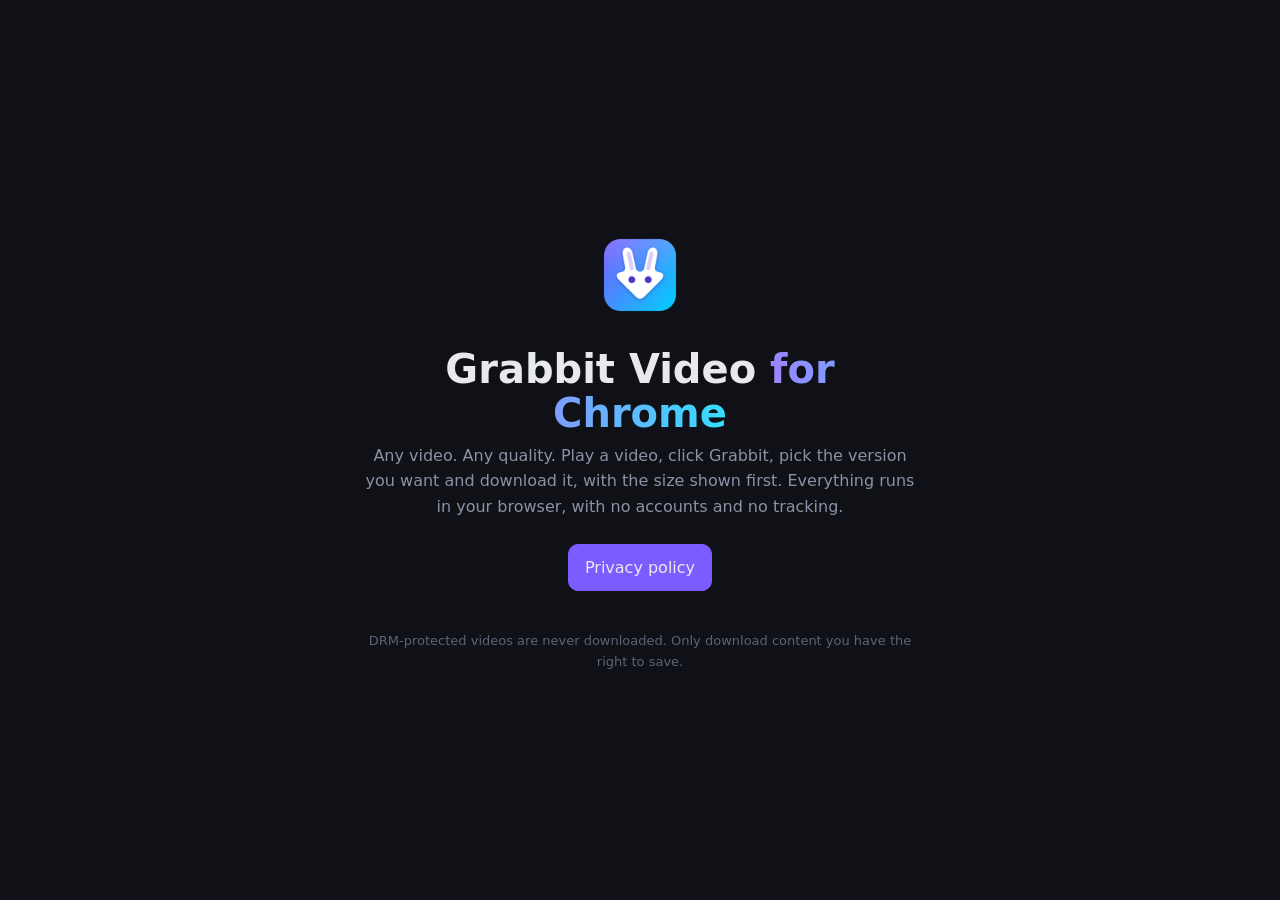
==== index.html @ 6e51b960 "Add Grabbit Video landing page and privacy policy Co-Authored-By: Claude Opus 5.5 <noreply@anthropic" ====
<!doctype html>
<html lang="en">
<head>
  <meta charset="utf-8">
  <meta name="viewport" content="width=device-width, initial-scale=1">
  <title>Grabbit Video</title>
  <meta name="description" content="Download videos from almost any site: MP4, WebM, HLS, DASH and more. Pick the quality and see the size first. No tracking.">
  <link rel="icon" href="icons/icon32.png">
  <style>
    :root{color-scheme:dark}
    *{box-sizing:border-box}
    body{margin:0;min-height:100vh;display:grid;place-items:center;background:#0F1117;color:#E7E9EE;font:16px/1.6 system-ui,-apple-system,"Segoe UI",Roboto,sans-serif;padding:24px}
    main{max-width:560px;text-align:center}
    img{width:96px;height:96px}
    h1{font-size:40px;line-height:1.1;margin:16px 0 8px}
    h1 span{background:linear-gradient(90deg,#9C84FF,#33DEFF);-webkit-background-clip:text;background-clip:text;color:transparent}
    p{color:#8B92A5;margin:0 0 24px}
    nav{display:flex;gap:12px;justify-content:center;flex-wrap:wrap}
    a{color:#E7E9EE;text-decoration:none;border:1px solid #262B38;border-radius:10px;padding:10px 16px}
    a:hover{border-color:#7C5CFF}
    a.primary{background:#7C5CFF;border-color:#7C5CFF}
    footer{margin-top:40px;font-size:13px;color:#5d6375}
  </style>
</head>
<body>
  <main>
    <img src="icons/icon128.png" alt="Grabbit Video icon">
    <h1>Grabbit Video <span>for Chrome</span></h1>
    <p>Any video. Any quality. Play a video, click Grabbit, pick the version you want and download it, with the size shown first. Everything runs in your browser, with no accounts and no tracking.</p>
    <nav>
      <a class="primary" id="store" href="privacy/">Privacy policy</a>
    </nav>
    <footer>DRM-protected videos are never downloaded. Only download content you have the right to save.</footer>
  </main>
</body>
</html>
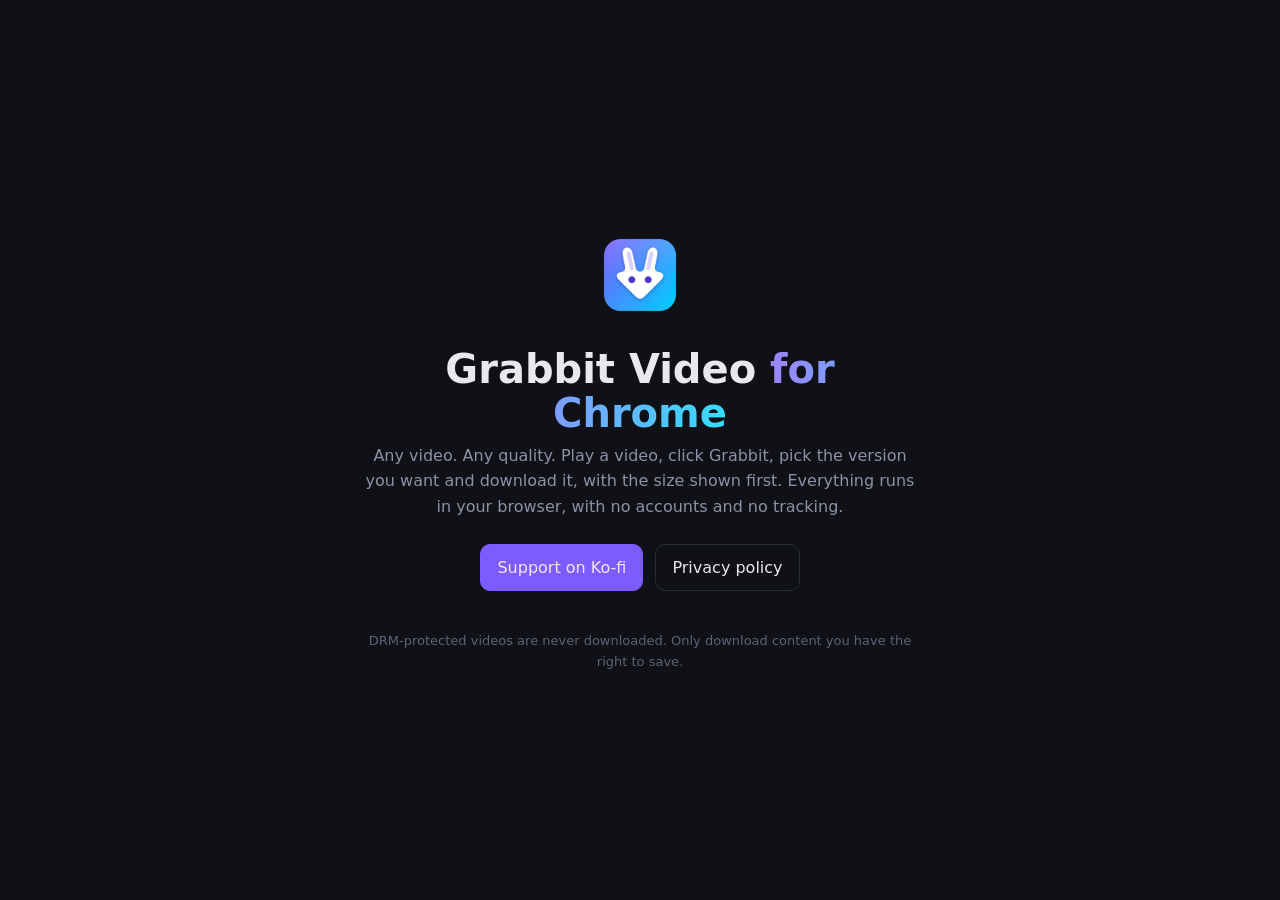
==== commit 536e5b29: "Add Ko-fi link Co-Authored-By: Claude Opus 5.5 <noreply@anthropic.com> Claude-Session: https://claud" ====
--- a/index.html
+++ b/index.html
@@ -28,7 +28,8 @@
     <h1>Grabbit Video <span>for Chrome</span></h1>
     <p>Any video. Any quality. Play a video, click Grabbit, pick the version you want and download it, with the size shown first. Everything runs in your browser, with no accounts and no tracking.</p>
     <nav>
-      <a class="primary" id="store" href="privacy/">Privacy policy</a>
+      <a class="primary" href="https://ko-fi.com/grabbit">Support on Ko-fi</a>
+      <a href="privacy/">Privacy policy</a>
     </nav>
     <footer>DRM-protected videos are never downloaded. Only download content you have the right to save.</footer>
   </main>
